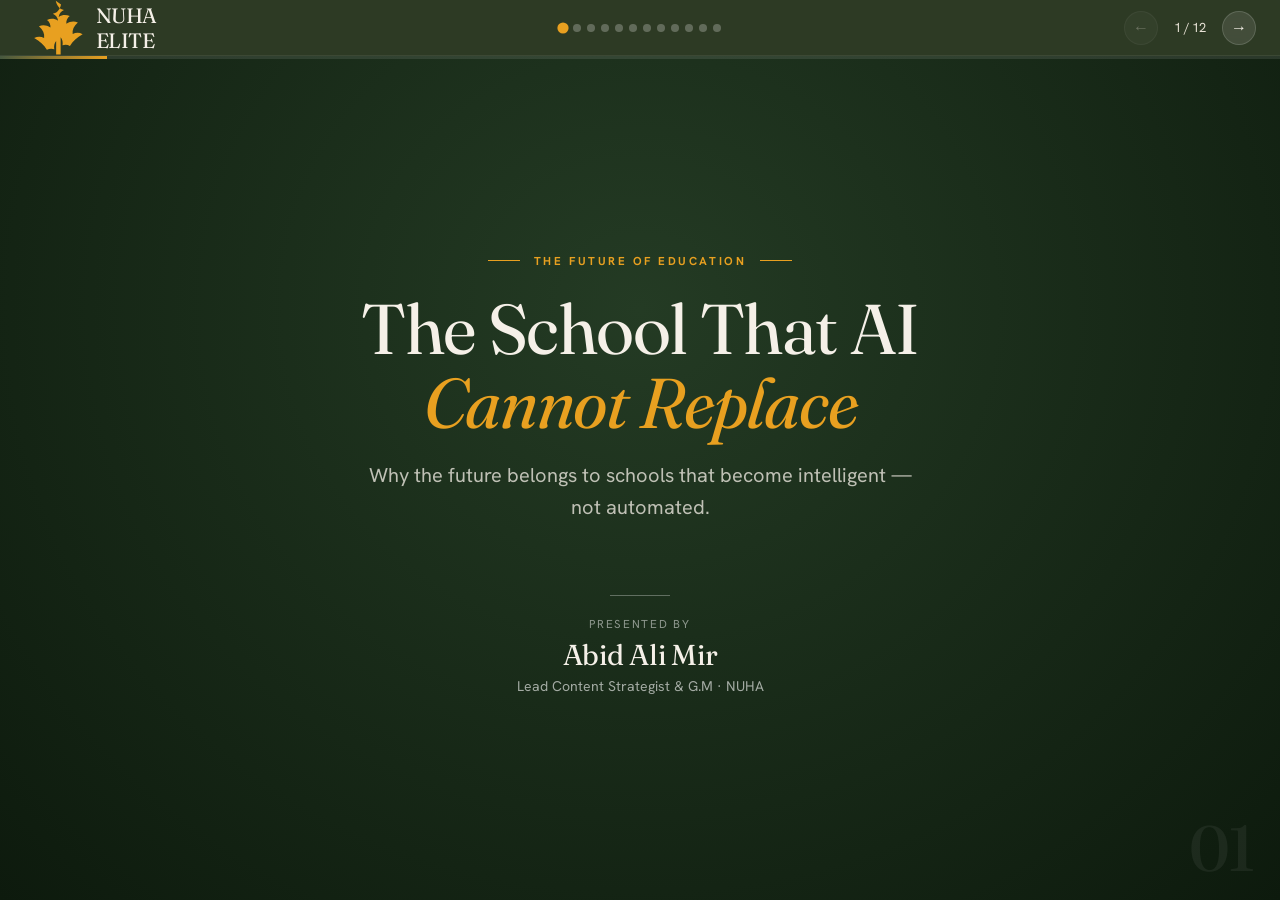
==== elite/index.html @ 5238b6ba "feat: create /elite slide presentation with premium Srinagar-inspired theme and responsive layouts -" ====
<!DOCTYPE html>
<html lang="en">

<head>
  <meta charset="UTF-8" />
  <meta name="viewport" content="width=device-width, initial-scale=1.0" />
  <title>The Future of Education — NUHA Elite Presentation</title>
  <meta name="description"
    content="Why the future belongs to schools that become intelligent — not automated. A premium presentation by Abid Ali Mir." />
  <link rel="preconnect" href="https://fonts.googleapis.com" />
  <link rel="preconnect" href="https://fonts.gstatic.com" crossorigin />
  <link
    href="https://fonts.googleapis.com/css2?family=Fraunces:ital,opsz,wght@0,9..144,300;0,9..144,400;0,9..144,500;0,9..144,600;1,9..144,300;1,9..144,400;1,9..144,500&family=Hanken+Grotesk:wght@300;400;500;600;700&display=swap"
    rel="stylesheet" />
  <link rel="stylesheet" href="style.css" />
</head>

<body>

  <!-- Navigation -->
  <nav id="main-nav">
    <a href="#" class="nav-logo" onclick="goToSlide(1); return false;">
      <svg viewBox="0 0 48 48" fill="currentColor" aria-hidden="true">
        <path
          d="M24 3.5c.9 4 3 6.4 6.2 7-2.3 1.1-3.6 2.8-4 5.3 2.7-1.7 5.5-1.9 8.4-.6-1.9 1.5-2.8 3.4-2.6 5.8 2.9-1.9 5.8-2.2 8.7-1-3 2.7-4.4 5.6-3.9 8.8 2.5-1.3 5-1.3 7.5.1-4.2 2.3-7.4 5.2-9.6 8.9-1.7-1-3.6-1.2-5.6-.5.4-2.3 0-4.4-1.4-6.2v13.1h-3.4V34c-1.4 1.8-1.8 3.9-1.4 6.2-2-.7-3.9-.5-5.6.5-2.2-3.7-5.4-6.6-9.6-8.9 2.5-1.4 5-1.4 7.5-.1.5-3.2-.9-6.1-3.9-8.8 2.9-1.2 5.8-.9 8.7 1 .2-2.4-.7-4.3-2.6-5.8 2.9-1.3 5.7-1.1 8.4.6-.4-2.5-1.7-4.2-4-5.3 3.2-.6 5.3-3 6.2-7Z" />
      </svg>
      NUHA ELITE
    </a>
    <div class="nav-dots-wrap" id="nav-dots"></div>
    <div class="nav-actions">
      <button id="prev-btn" onclick="changeSlide(-1)" aria-label="Previous">&#8592;</button>
      <span id="slide-counter">1 / 12</span>
      <button id="next-btn" onclick="changeSlide(1)" aria-label="Next">&#8594;</button>
    </div>
  </nav>

  <!-- Progress Bar -->
  <div id="progress-bar">
    <div id="progress-fill"></div>
  </div>

  <!-- SLIDES CONTAINER -->
  <main id="slides-container">

    <!-- SLIDE 1: HERO / TITLE -->
    <section class="slide active" id="slide-1" data-slide="1">
      <div class="slide-bg-overlay"></div>
      <div class="slide-content center-content">
        <div class="badge animate-in d1">
          <span class="badge-line"></span>The Future of Education<span class="badge-line"></span>
        </div>
        <h1 class="headline-xl animate-in d2">
          The School That AI<br /><em>Cannot Replace</em>
        </h1>
        <p class="subline animate-in d3">
          Why the future belongs to schools that become intelligent — not automated.
        </p>
        <div class="presenter-box animate-in d4">
          <div class="presenter-divider"></div>
          <p class="p-label">Presented by</p>
          <p class="p-name">Abid Ali Mir</p>
          <p class="p-role">Lead Content Strategist &amp; G.M · NUHA</p>
        </div>
      </div>
      <div class="slide-num">01</div>
    </section>

    <!-- SLIDE 2: THE STATUS QUO -->
    <section class="slide slide-deodar" id="slide-2" data-slide="2">
      <div class="slide-content left-content">
        <div class="eyebrow animate-in d1">The Digital Dilemma</div>
        <h2 class="headline-lg animate-in d2">Technology has transformed<br /><em>almost every industry.</em></h2>
        <p class="normal-desc animate-in d3">
          Schools are no exception. Yet, despite significant investment in digital systems, many schools still operate with information distributed across ERP modules, spreadsheets, paper records, messaging platforms, individual devices, and departmental databases.
        </p>
        <div class="callout-card animate-in d4">
          <p class="callout-title">The Critical Inquiry</p>
          <p class="callout-text">"The school may be digital. <span class="highlight-saffron">But is it intelligent?</span>"</p>
          <p class="callout-sub">That is the question we believe school leaders should be asking today.</p>
        </div>
      </div>
      <div class="slide-num">02</div>
    </section>

    <!-- SLIDE 3: DIGITISATION IS NOT ENOUGH -->
    <section class="slide slide-wool" id="slide-3" data-slide="3">
      <div class="slide-content center-content">
        <div class="eyebrow eyebrow-dk animate-in d1">The Problem Is No Longer Digitisation</div>
        <h2 class="headline-lg headline-dk animate-in d2">For years, the objective was simple:</h2>

        <div class="digitise-grid animate-in d3">
          <div class="digitise-item">
            <span class="digitise-check">✓</span>
            <span class="digitise-label">Move admissions online</span>
          </div>
          <div class="digitise-item">
            <span class="digitise-check">✓</span>
            <span class="digitise-label">Digitise attendance</span>
          </div>
          <div class="digitise-item">
            <span class="digitise-check">✓</span>
            <span class="digitise-label">Automate fees</span>
          </div>
          <div class="digitise-item">
            <span class="digitise-check">✓</span>
            <span class="digitise-label">Publish report cards</span>
          </div>
          <div class="digitise-item">
            <span class="digitise-check">✓</span>
            <span class="digitise-label">Send notifications</span>
          </div>
          <div class="digitise-item">
            <span class="digitise-check">✓</span>
            <span class="digitise-label">Manage examinations digitally</span>
          </div>
        </div>

        <p class="text-note animate-in d4">
          ERP systems have helped schools accomplish much of this.
        </p>
      </div>
      <div class="slide-num slide-num-dk">03</div>
    </section>

    <!-- SLIDE 4: THE CHASM -->
    <section class="slide slide-deodar" id="slide-4" data-slide="4">
      <div class="slide-content left-content">
        <div class="eyebrow animate-in d1">The Digital Illusion</div>
        <h2 class="headline-lg animate-in d2">But digitising a process does not necessarily<br /><em>make the institution smarter.</em></h2>

        <div class="chasm-split animate-in d3">
          <div class="chasm-left">
            <p>A school can have an excellent ERP and still struggle with:</p>
            <ul class="bullet-list-rust">
              <li>Fragmented information &amp; disconnected departments</li>
              <li>Manual decision-making &amp; duplicated data</li>
              <li>Paper dependency &amp; limited visibility into daily events</li>
            </ul>
          </div>
          <div class="chasm-right">
            <p class="alert-box">
              🚨 <strong>Vulnerability Warning:</strong> When critical information is dependent on individual devices, physical records, or disconnected systems, the school remains vulnerable to operational and data loss.
            </p>
          </div>
        </div>

        <div class="highlight-bar-rust animate-in d4">
          The next stage of digital transformation therefore cannot simply be more software. <span class="highlight-saffron">It has to be better intelligence.</span>
        </div>
      </div>
      <div class="slide-num">04</div>
    </section>

    <!-- SLIDE 5: BEYOND ERP -->
    <section class="slide slide-warm" id="slide-5" data-slide="5">
      <div class="slide-content split-content">
        <div class="split-l animate-in d1">
          <div class="eyebrow eyebrow-dk">What Comes After ERP?</div>
          <h2 class="headline-lg headline-dk">Moving Beyond the traditional ERP model</h2>
          <p class="normal-desc-dk">
            The next generation of school technology should not be about replacing one ERP with another. An intelligent School Operating System should connect the entire institution as one connected ecosystem.
          </p>
          <div class="ecosystem-box">
            <span class="eco-badge">Leadership</span>
            <span class="eco-badge">Administration</span>
            <span class="eco-badge">Teachers</span>
            <span class="eco-badge">Students</span>
            <span class="eco-badge">Parents</span>
            <span class="eco-badge">Operations</span>
            <span class="eco-badge">Data</span>
            <span class="eco-badge">AI</span>
          </div>
        </div>
        <div class="split-r animate-in d2">
          <div class="quote-card-wool">
            <p class="quote-text-deodar">
              "Because a school is not a collection of departments. It is a living institution where thousands of decisions, interactions, observations, and experiences happen every day. Technology should understand that complexity."
            </p>
          </div>
        </div>
      </div>
      <div class="slide-num slide-num-dk">05</div>
    </section>

    <!-- SLIDE 6: AUTOMATION VS INTELLIGENCE -->
    <section class="slide slide-deodar" id="slide-6" data-slide="6">
      <div class="slide-content center-content">
        <div class="eyebrow animate-in d1">The Real Distinction</div>
        <h2 class="headline-lg animate-in d2">Automation Is Not <em>Intelligence</em></h2>

        <div class="comparison-grid animate-in d3">
          <div class="comp-col comp-left">
            <div class="comp-header">⚙️ Automation asks:</div>
            <div class="comp-body">
              <p class="comp-question">“How can we make this process happen automatically?”</p>
              <div class="comp-divider"></div>
              <p class="comp-example">A system automatically generates an attendance report.</p>
            </div>
          </div>
          <div class="comp-col comp-right">
            <div class="comp-header">✨ Intelligence asks:</div>
            <div class="comp-body">
              <p class="comp-question">“Why is this happening, what does it mean, and what should we do next?”</p>
              <div class="comp-divider"></div>
              <p class="comp-example highlight-example">Identify meaningful patterns in attendance and connect them with other relevant signals that require attention.</p>
            </div>
          </div>
        </div>

        <div class="deep-questions-box animate-in d4">
          <p class="dq-intro">Putting “AI” on a school management platform does not make the platform intelligent. The real question is: <strong>What does the system understand?</strong></p>
          <div class="dq-grid">
            <span>Does it understand the teacher?</span>
            <span>Does it understand the parent?</span>
            <span>Does it understand the student?</span>
            <span>Does it understand the institution?</span>
            <span>Does it understand context?</span>
          </div>
          <p class="dq-outro">Can it help people make better decisions while keeping human judgement at the centre?</p>
        </div>
      </div>
      <div class="slide-num">06</div>
    </section>

    <!-- SLIDE 7: A STUDENT IS MORE THAN A REPORT CARD -->
    <section class="slide slide-wool" id="slide-7" data-slide="7">
      <div class="slide-content" style="overflow-y:auto; max-height:100vh; padding: 25px 40px;">
        <div class="eyebrow eyebrow-dk animate-in d1">The Rich Story of Development</div>
        <h2 class="headline-lg headline-dk animate-in d2">A Student Is More Than <em>a Report Card</em></h2>

        <div class="dashboard-vs-intelligence animate-in d3">
          <div class="dvi-block block-old">
            <h3>📊 Traditional Dashboard</h3>
            <p>Tells us what has already happened:</p>
            <div class="dvi-chips">
              <span>Attendance</span>
              <span>Marks</span>
              <span>Fees</span>
              <span>Examinations</span>
              <span>Discipline</span>
            </div>
          </div>
          <div class="dvi-block block-new">
            <h3>🌱 Holistic Development Signals</h3>
            <p>Collectively tell a much richer story:</p>
            <div class="dvi-chips-new">
              <span>Learning outcomes</span>
              <span>Participation</span>
              <span>Projects</span>
              <span>Classroom observations</span>
              <span>Interests</span>
              <span>Behaviour</span>
              <span>Attendance patterns</span>
              <span>Activities</span>
              <span>Achievements</span>
              <span>Interventions</span>
              <span>Teacher feedback</span>
            </div>
          </div>
        </div>

        <div class="scenarios-container animate-in d4">
          <div class="scenario-item">
            <span class="sc-icon">⚠️</span>
            <p>A student may be performing well academically while becoming increasingly disengaged.</p>
          </div>
          <div class="scenario-item">
            <span class="sc-icon">💡</span>
            <p>Another may have average marks but demonstrate exceptional leadership, creativity, or problem-solving.</p>
          </div>
          <div class="scenario-item">
            <span class="sc-icon">🔄</span>
            <p>Another may suddenly show changes in attendance, participation, or classroom behaviour.</p>
          </div>
        </div>

        <div class="intel-summary animate-in d5">
          <p><strong>Intelligence begins</strong> when the institution can understand the relationship between these signals. The goal is not to predict a child's future with certainty. The goal is to give educators better context, earlier visibility, and better tools for human intervention.</p>
        </div>
      </div>
      <div class="slide-num slide-num-dk">07</div>
    </section>

    <!-- SLIDE 8: A PRINCIPAL CANNOT BE EVERYWHERE -->
    <section class="slide slide-deodar" id="slide-8" data-slide="8">
      <div class="slide-content split-content">
        <div class="split-l animate-in d1">
          <div class="eyebrow">Connected View of the School</div>
          <h2 class="headline-lg">A Principal<br /><em>Cannot Be Everywhere</em></h2>
          <p class="normal-desc">
            A school may have 2,000 students. Or 10,000. No Principal, teacher, counsellor, or administrator can physically observe every student, every interaction, every day.
          </p>
          <div class="strengthen-box">
            <span class="str-icon">✨</span>
            <p>But an intelligent institutional system can provide leadership with a connected view of what is happening across the school. Not to replace human presence. <strong>To strengthen it.</strong></p>
          </div>
        </div>
        <div class="split-r animate-in d2">
          <div class="attention-ladder">
            <div class="ladder-step l3">
              <span class="step-badge-saffron">Future Focus</span>
              <p class="step-headline">“What deserves our attention next?”</p>
            </div>
            <div class="ladder-arrow">↑</div>
            <div class="ladder-step l2">
              <span class="step-badge-wool">Present Focus</span>
              <p class="step-headline">“What is happening?”</p>
            </div>
            <div class="ladder-arrow">↑</div>
            <div class="ladder-step l1">
              <span class="step-badge-rust">Past Focus</span>
              <p class="step-headline">“What happened?”</p>
            </div>
          </div>
          <p class="ladder-caption">Moving your leadership from retrospective reports to proactive intelligence.</p>
        </div>
      </div>
      <div class="slide-num">08</div>
    </section>

    <!-- SLIDE 9: THE PARENT EXPERIENCE MATTERS -->
    <section class="slide slide-warm" id="slide-9" data-slide="9">
      <div class="slide-content left-content" style="overflow-y:auto; max-height:100vh; padding: 25px 40px;">
        <div class="eyebrow eyebrow-dk animate-in d1">Dignified Interactions</div>
        <h2 class="headline-lg headline-dk animate-in d2">The Parent Experience <em>Matters</em></h2>

        <div class="parent-compare animate-in d3">
          <div class="p-comp-card">
            <h3>📱 The Digital World Outside</h3>
            <p>Parents book flights from their phones, track deliveries in real time, communicate instantly, and receive personalised services everywhere. Their expectations from institutions are changing too.</p>
          </div>
          <div class="p-comp-card p-red">
            <h3>📄 The School-Parent Reality</h3>
            <p>Yet the school-parent experience can still involve paper forms, phone calls, fragmented communication, waiting, repeated information, and uncertainty.</p>
          </div>
        </div>

        <div class="future-questions-grid animate-in d4">
          <div class="fq-intro-text">
            <p>A future-ready school must ask itself five simple questions about parent touchpoints:</p>
          </div>
          <div class="fq-box">
            <div class="fq-item"><span>1</span> Is the experience simple?</div>
            <div class="fq-item"><span>2</span> Is it transparent?</div>
            <div class="fq-item"><span>3</span> Is it responsive?</div>
            <div class="fq-item"><span>4</span> Is it secure?</div>
            <div class="fq-item highlight-fq"><span>5</span> Does it feel dignified?</div>
          </div>
        </div>

        <div class="parent-takeaway animate-in d5">
          <p>"Technology should not make parents feel that they are interacting with a machine. It should make the institution feel more accessible, responsive and thoughtful."</p>
        </div>
      </div>
      <div class="slide-num slide-num-dk">09</div>
    </section>

    <!-- SLIDE 10: WHAT DOES A TRULY SAFE CAMPUS LOOK LIKE? -->
    <section class="slide slide-deodar" id="slide-10" data-slide="10">
      <div class="slide-content" style="overflow-y:auto; max-height:100vh; padding: 25px 40px;">
        <div class="eyebrow animate-in d1">Beyond Administration</div>
        <h2 class="headline-lg animate-in d2">What Does a Truly Safe Campus <em>Look Like?</em></h2>

        <div class="safety-grid animate-in d3">
          <div class="safety-card">
            <div class="safety-header">🩺 Scenario A: The Infirmary</div>
            <div class="safety-body">
              <p class="scen-text">A child suddenly becomes unwell.</p>
              <ul class="scen-list">
                <li>What information is immediately available to the medical staff?</li>
                <li>What relevant health information has the school recorded?</li>
                <li>Who needs to be informed, and how quickly can appropriate people respond?</li>
              </ul>
            </div>
          </div>

          <div class="safety-card">
            <div class="safety-header">🚪 Scenario B: The School Gate</div>
            <div class="safety-body">
              <p class="scen-text">A parent arrives at the school.</p>
              <ul class="scen-list">
                <li>How is their identity and purpose understood?</li>
                <li>How are authorised people notified seamlessly?</li>
                <li>How is data processed without compromising dignity?</li>
              </ul>
            </div>
          </div>
        </div>

        <div class="safety-quote animate-in d4">
          <p>
            "These are not merely software features. They are part of the school's responsibility towards children and families. Technology should support that responsibility without compromising privacy, dignity or human judgement."
          </p>
        </div>
      </div>
      <div class="slide-num">10</div>
    </section>

    <!-- SLIDE 11: INTELLIGENCE MUST COME WITH RESPONSIBILITY -->
    <section class="slide slide-wool" id="slide-11" data-slide="11">
      <div class="slide-content" style="overflow-y:auto; max-height:100vh; padding: 25px 40px;">
        <div class="eyebrow eyebrow-dk animate-in d1">Ethics and Trust</div>
        <h2 class="headline-lg headline-dk animate-in d2">Intelligence Must Come <em>With Responsibility</em></h2>
        <p class="normal-desc-dk animate-in d3">
          AI in education cannot simply mean giving algorithms access to more student data. The more intelligent the system becomes, the more important responsible architecture becomes.
        </p>

        <div class="governance-grid animate-in d4">
          <div class="gov-card">
            <span class="gov-num">01</span>
            <span class="gov-title">Ownership &amp; Access</span>
            <p class="gov-desc">Who owns the data, and who can access it?</p>
          </div>
          <div class="gov-card">
            <span class="gov-num">02</span>
            <span class="gov-title">Data Protection</span>
            <p class="gov-desc">How is student information protected, and where is it stored?</p>
          </div>
          <div class="gov-card">
            <span class="gov-num">03</span>
            <span class="gov-title">AI Governance</span>
            <p class="gov-desc">How is AI used? When should AI assist, and when must a human decide?</p>
          </div>
          <div class="gov-card">
            <span class="gov-num">04</span>
            <span class="gov-title">Trust &amp; Decisions</span>
            <p class="gov-desc">How are sensitive decisions governed? Can the institution trust the system?</p>
          </div>
        </div>

        <div class="responsibility-bar animate-in d5">
          <p class="resp-text">
            An intelligent school is not one that gives every decision to AI. <strong>It is one that knows where AI should assist and where human judgement must remain supreme.</strong>
          </p>
        </div>
      </div>
      <div class="slide-num slide-num-dk">11</div>
    </section>

    <!-- SLIDE 12: THE NEXT THREE YEARS MATTER / THE FUTURE-READY SCHOOL -->
    <section class="slide slide-deodar" id="slide-12" data-slide="12">
      <div class="slide-content center-content" style="overflow-y:auto; max-height:100vh; padding: 20px 40px;">
        <div class="eyebrow animate-in d1">The Road Ahead</div>
        <h2 class="headline-lg animate-in d2">The Next Three Years <em>Matter</em></h2>

        <p class="vision-intro animate-in d3">
          Every school has a vision: to improve learning outcomes, strengthen parent engagement, build a stronger brand, improve student wellbeing, expand, or become a future-ready institution.
        </p>

        <div class="questions-flow animate-in d4">
          <p class="qf-header">What technology is helping turn that vision into measurable outcomes?</p>
          <div class="qf-versus">
            <div class="qfv-col">
              <span class="qfv-label">Not:</span>
              <p class="qfv-text">“Which ERP are we using?”</p>
            </div>
            <div class="qfv-center">vs</div>
            <div class="qfv-col qfv-highlight">
              <span class="qfv-label">But:</span>
              <p class="qfv-text">“What are we still unable to see, understand, or solve?”</p>
            </div>
          </div>
          <div class="qf-bullets">
            <span>Where is info trapped?</span>
            <span>What depends on manual work?</span>
            <span>What do parents expect?</span>
            <span>What does leadership need to know early?</span>
            <span>What will we need 3 years from now?</span>
          </div>
        </div>

        <div class="transformation-journey animate-in d5">
          <p class="tj-title">The Real Transition</p>
          <div class="tj-flow">
            <span class="tj-step">Data</span>
            <span class="tj-arrow">→</span>
            <span class="tj-step">Understanding</span>
            <span class="tj-arrow">→</span>
            <span class="tj-step">Intelligence</span>
            <span class="tj-arrow">→</span>
            <span class="tj-step-highlight">Better Decisions</span>
          </div>
          <p class="tj-footer">
            "Because the purpose of technology in education should never be technology itself. It should be to help schools understand their students better, support their teachers better, engage their parents better, operate more responsibly, and make better decisions."
          </p>
          <p class="tj-final-question">
            The question is no longer whether a school should become digital. The question is whether it is ready to become intelligent.
          </p>
        </div>
      </div>
      <div class="slide-num">12</div>
    </section>

  </main>

  <script src="script.js"></script>
</body>

</html>
---- elite/style.css ----
/* =============================================
   NUHAOS ELITE PRESENTATION — style.css
   Color Palette: Deodar green, Walnut brown,
   Wool cream, Saffron gold, Rust orange
   ============================================= */

:root {
  --deodar: #46583f;
  --deodar-deep: #2c3d27;
  --deodar-light: #5d7354;
  --walnut: #3a2c1a;
  --walnut-soft: #6f6350;
  --wool: #f5f0e8;
  --wool-panel: #faf7f1;
  --wool-deep: #e8e2d6;
  --saffron: #e8a020;
  --saffron-ink: #7a5010;
  --saffron-light: #f5c055;
  --rust: #c0522a;
  --pistachio: #8ab87e;
  --hairline: rgba(58, 44, 26, .12);

  --font-display: 'Fraunces', Georgia, serif;
  --font-body: 'Hanken Grotesk', system-ui, sans-serif;

  --slide-h: 100svh;
  --nav-h: 56px;
  --transition: 0.65s cubic-bezier(.4, 0, .2, 1);
}

*,
*::before,
*::after {
  box-sizing: border-box;
  margin: 0;
  padding: 0;
}

html {
  font-size: 16px;
  scroll-behavior: smooth;
}

body {
  font-family: var(--font-body);
  background: var(--walnut);
  color: var(--wool);
  overflow: hidden;
  height: 100vh;
  -webkit-font-smoothing: antialiased;
}

/* ======================== NAV ======================== */
#main-nav {
  position: fixed;
  top: 0;
  left: 0;
  right: 0;
  z-index: 1000;
  height: var(--nav-h);
  display: flex;
  align-items: center;
  justify-content: space-between;
  padding: 0 24px;
  background: rgba(44, 61, 39, .88);
  backdrop-filter: blur(16px) saturate(1.4);
  border-bottom: 1px solid rgba(255, 255, 255, .07);
}

.nav-logo {
  display: flex;
  align-items: center;
  gap: 8px;
  font-family: var(--font-display);
  font-size: 1.3rem;
  color: var(--wool);
  text-decoration: none;
  letter-spacing: -0.02em;
}

.nav-logo svg {
  color: var(--saffron);
}

.nav-dots-wrap {
  display: flex;
  align-items: center;
  gap: 6px;
  flex-wrap: wrap;
  justify-content: center;
  max-width: 400px;
}

.nav-dot {
  width: 8px;
  height: 8px;
  border-radius: 50%;
  background: rgba(255, 255, 255, .25);
  cursor: pointer;
  border: none;
  transition: all 0.3s ease;
}

.nav-dot.active {
  background: var(--saffron);
  transform: scale(1.4);
}

.nav-dot:hover {
  background: rgba(255, 255, 255, .6);
}

.nav-actions {
  display: flex;
  align-items: center;
  gap: 12px;
  font-size: 0.85rem;
}

#prev-btn,
#next-btn {
  background: rgba(255, 255, 255, .1);
  border: 1px solid rgba(255, 255, 255, .15);
  color: var(--wool);
  width: 34px;
  height: 34px;
  border-radius: 50%;
  cursor: pointer;
  font-size: 1rem;
  transition: all .2s;
  display: flex;
  align-items: center;
  justify-content: center;
}

#prev-btn:hover,
#next-btn:hover {
  background: rgba(255, 255, 255, .2);
  transform: scale(1.05);
}

#slide-counter {
  color: var(--wool-deep);
  font-size: 0.82rem;
  min-width: 40px;
  text-align: center;
}

/* ======================== PROGRESS BAR ======================== */
#progress-bar {
  position: fixed;
  top: var(--nav-h);
  left: 0;
  right: 0;
  height: 3px;
  background: rgba(255, 255, 255, .1);
  z-index: 999;
}

#progress-fill {
  height: 100%;
  background: linear-gradient(90deg, var(--deodar), var(--saffron));
  transition: width 0.5s ease;
  width: 5%;
}

/* ======================== SLIDES ======================== */
#slides-container {
  position: fixed;
  top: var(--nav-h);
  left: 0;
  right: 0;
  bottom: 0;
  overflow: hidden;
}

.slide {
  position: absolute;
  inset: 0;
  display: flex;
  align-items: center;
  justify-content: center;
  opacity: 0;
  pointer-events: none;
  transform: translateX(60px) scale(.97);
  transition: opacity var(--transition), transform var(--transition);
  overflow: hidden;
}

.slide.active {
  opacity: 1;
  pointer-events: all;
  transform: translateX(0) scale(1);
}

.slide.prev {
  transform: translateX(-60px) scale(.97);
  opacity: 0;
}

/* Slide backgrounds & overlays */
.slide-bg-overlay {
  position: absolute;
  inset: 0;
  background: radial-gradient(ellipse at 50% 30%, #243b24 0%, #0d1a0d 100%);
}

/* Slide variants */
.slide-wool {
  background: var(--wool);
  color: var(--walnut);
}

.slide-deodar {
  background: linear-gradient(135deg, var(--deodar-deep) 0%, #1e3018 100%);
}

.slide-warm {
  background: linear-gradient(135deg, #f7f2e8 0%, #ede8d8 100%);
  color: var(--walnut);
}

/* Slide content */
.slide-content {
  position: relative;
  z-index: 2;
  width: 100%;
  max-width: 1200px;
  padding: 40px 60px;
}

.center-content {
  text-align: center;
}

.left-content {
  text-align: left;
}

.right-content {
  text-align: right;
  margin-left: auto;
}

.split-content {
  display: flex;
  gap: 60px;
  align-items: center;
  text-align: left;
}

/* Slide number */
.slide-num {
  position: absolute;
  bottom: 20px;
  right: 28px;
  font-family: var(--font-display);
  font-size: 4rem;
  font-weight: 500;
  color: rgba(255, 255, 255, .06);
  letter-spacing: -0.04em;
  line-height: 1;
  pointer-events: none;
}

.slide-num-dk {
  color: rgba(58, 44, 26, .08);
}

/* ======================== TYPOGRAPHY ======================== */
.eyebrow {
  display: inline-flex;
  align-items: center;
  gap: 12px;
  font-size: 0.7rem;
  font-weight: 700;
  letter-spacing: 0.2em;
  text-transform: uppercase;
  color: var(--saffron);
  margin-bottom: 1rem;
}

.eyebrow::before,
.eyebrow::after {
  content: '';
  display: block;
  width: 24px;
  height: 1px;
  background: var(--saffron);
}

.eyebrow-dk {
  color: var(--saffron-ink);
}

.eyebrow-dk::before,
.eyebrow-dk::after {
  background: var(--saffron-ink);
}

.headline-xl {
  font-family: var(--font-display);
  font-size: clamp(2.8rem, 5.5vw, 5.5rem);
  font-weight: 400;
  line-height: 1.05;
  letter-spacing: -0.02em;
  color: var(--wool);
  margin-bottom: 1.2rem;
}

.headline-xl em {
  font-style: italic;
  color: var(--saffron);
}

.headline-lg {
  font-family: var(--font-display);
  font-size: clamp(2rem, 3.5vw, 3.2rem);
  font-weight: 400;
  line-height: 1.08;
  letter-spacing: -0.018em;
  color: var(--wool);
  margin-bottom: 1.5rem;
}

.headline-lg.headline-dk {
  color: var(--walnut);
}

.headline-lg em {
  font-style: italic;
  color: var(--saffron);
}

.headline-dk em {
  color: var(--deodar-deep);
}

.subline {
  font-size: clamp(1rem, 1.8vw, 1.25rem);
  color: rgba(245, 240, 232, .75);
  max-width: 52ch;
  margin: 0 auto 2rem;
  line-height: 1.6;
}

/* ======================== ANIMATIONS ======================== */
.animate-in {
  opacity: 0;
  transform: translateY(20px);
  transition: opacity .5s ease, transform .5s ease;
}

.slide.active .animate-in {
  opacity: 1;
  transform: translateY(0);
}

.slide.active .d1 {
  transition-delay: 0.15s;
}

.slide.active .d2 {
  transition-delay: 0.3s;
}

.slide.active .d3 {
  transition-delay: 0.45s;
}

.slide.active .d4 {
  transition-delay: 0.6s;
}

.slide.active .d5 {
  transition-delay: 0.75s;
}

/* ======================== SLIDE 1 ======================== */
.badge {
  display: inline-flex;
  align-items: center;
  gap: 14px;
  font-size: 0.72rem;
  font-weight: 700;
  letter-spacing: 0.22em;
  text-transform: uppercase;
  color: var(--saffron);
  margin-bottom: 1.5rem;
}

.badge-line {
  display: block;
  width: 32px;
  height: 1px;
  background: var(--saffron);
}

.presenter-box {
  margin-top: 2.5rem;
  display: inline-block;
}

.presenter-divider {
  width: 60px;
  height: 1px;
  background: rgba(255, 255, 255, .3);
  margin: 0 auto 1.2rem;
}

.p-label {
  font-size: 0.72rem;
  text-transform: uppercase;
  letter-spacing: 0.15em;
  color: rgba(255, 255, 255, .5);
  margin-bottom: 0.4rem;
}

.p-name {
  font-family: var(--font-display);
  font-size: 1.8rem;
  font-weight: 400;
  color: var(--wool);
  letter-spacing: -0.01em;
}

.p-role {
  font-size: 0.88rem;
  color: rgba(255, 255, 255, .6);
  margin-top: 0.3rem;
  margin-bottom: 1rem;
}

/* ======================== SLIDE 2 ======================== */
.normal-desc {
  font-size: 1.1rem;
  line-height: 1.7;
  color: rgba(245, 240, 232, .85);
  max-width: 72ch;
  margin-bottom: 2rem;
}

.callout-card {
  background: rgba(232, 160, 32, .1);
  border: 1px solid var(--saffron);
  border-radius: 16px;
  padding: 24px 30px;
  max-width: 680px;
}

.callout-title {
  font-size: 0.72rem;
  font-weight: 700;
  letter-spacing: 0.15em;
  text-transform: uppercase;
  color: var(--saffron);
  margin-bottom: 0.5rem;
}

.callout-text {
  font-family: var(--font-display);
  font-size: 1.6rem;
  line-height: 1.3;
  margin-bottom: 0.5rem;
}

.highlight-saffron {
  color: var(--saffron);
  font-style: italic;
}

.callout-sub {
  font-size: 0.9rem;
  color: rgba(245, 240, 232, .65);
}

/* ======================== SLIDE 3 ======================== */
.digitise-grid {
  display: grid;
  grid-template-columns: repeat(3, 1fr);
  gap: 16px;
  max-width: 900px;
  margin: 2rem auto;
}

.digitise-item {
  background: rgba(58, 44, 26, .05);
  border: 1px solid rgba(58, 44, 26, .12);
  border-radius: 16px;
  padding: 20px;
  display: flex;
  align-items: center;
  gap: 12px;
  text-align: left;
  transition: all .3s ease;
}

.digitise-item:hover {
  background: rgba(70, 88, 63, .08);
  transform: translateY(-4px);
}

.digitise-check {
  font-weight: bold;
  color: var(--deodar);
  font-size: 1.2rem;
}

.digitise-label {
  font-size: 0.95rem;
  font-weight: 600;
  color: var(--walnut-soft);
}

.text-note {
  font-family: var(--font-display);
  font-size: 1.25rem;
  font-style: italic;
  color: var(--walnut);
  margin-top: 2rem;
}

/* ======================== SLIDE 4 ======================== */
.chasm-split {
  display: flex;
  gap: 40px;
  margin: 1.5rem 0;
}

.chasm-left {
  flex: 1.2;
}

.chasm-left p {
  font-size: 1.1rem;
  margin-bottom: 12px;
  font-weight: 500;
}

.bullet-list-rust {
  list-style: none;
}

.bullet-list-rust li {
  font-size: 0.95rem;
  padding: 8px 0 8px 24px;
  position: relative;
  color: rgba(245, 240, 232, .8);
}

.bullet-list-rust li::before {
  content: '✦';
  position: absolute;
  left: 0;
  color: var(--rust);
}

.chasm-right {
  flex: 0.8;
}

.alert-box {
  background: rgba(192, 82, 42, .12);
  border: 1px solid rgba(192, 82, 42, .4);
  border-radius: 16px;
  padding: 22px;
  font-size: 0.95rem;
  line-height: 1.6;
}

.highlight-bar-rust {
  background: rgba(192, 82, 42, .1);
  border-left: 4px solid var(--rust);
  padding: 16px 20px;
  border-radius: 0 12px 12px 0;
  font-size: 1.1rem;
  font-weight: 500;
  margin-top: 1.5rem;
}

/* ======================== SLIDE 5 ======================== */
.split-l {
  flex: 1.2;
}

.split-r {
  flex: 0.8;
}

.normal-desc-dk {
  font-size: 1.05rem;
  line-height: 1.65;
  color: var(--walnut-soft);
  margin: 1rem 0 1.5rem;
}

.ecosystem-box {
  display: flex;
  flex-wrap: wrap;
  gap: 10px;
}

.eco-badge {
  background: var(--deodar);
  color: var(--wool);
  border-radius: 50px;
  padding: 6px 14px;
  font-size: 0.8rem;
  font-weight: 600;
}

.quote-card-wool {
  background: var(--wool-panel);
  border: 1px solid var(--hairline);
  border-radius: 24px;
  padding: 30px;
  box-shadow: 0 20px 40px rgba(58, 44, 26, .08);
}

.quote-text-deodar {
  font-family: var(--font-display);
  font-size: 1.25rem;
  line-height: 1.6;
  font-style: italic;
  color: var(--deodar-deep);
}

/* ======================== SLIDE 6 ======================== */
.comparison-grid {
  display: flex;
  gap: 24px;
  max-width: 900px;
  margin: 1.5rem auto;
}

.comp-col {
  flex: 1;
  background: rgba(255, 255, 255, .05);
  border: 1px solid rgba(255, 255, 255, .12);
  border-radius: 20px;
  overflow: hidden;
  text-align: left;
}

.comp-left {
  border-color: rgba(255, 255, 255, .15);
}

.comp-right {
  border-color: var(--saffron);
  background: rgba(232, 160, 32, .05);
}

.comp-header {
  background: rgba(255, 255, 255, .08);
  padding: 14px 20px;
  font-weight: bold;
  font-size: 1rem;
}

.comp-right .comp-header {
  background: rgba(232, 160, 32, .12);
  color: var(--saffron);
}

.comp-body {
  padding: 20px;
}

.comp-question {
  font-size: 1.1rem;
  font-weight: 500;
  margin-bottom: 12px;
}

.comp-divider {
  height: 1px;
  background: rgba(255, 255, 255, .1);
  margin: 12px 0;
}

.comp-example {
  font-size: 0.9rem;
  color: rgba(245, 240, 232, .7);
  line-height: 1.5;
}

.highlight-example {
  color: var(--wool);
  font-weight: 500;
}

.deep-questions-box {
  background: rgba(255, 255, 255, .05);
  border: 1px solid rgba(255, 255, 255, .1);
  border-radius: 20px;
  max-width: 900px;
  margin: 2rem auto 0;
  padding: 24px;
  text-align: left;
}

.dq-intro {
  font-size: 1rem;
  margin-bottom: 16px;
  line-height: 1.6;
}

.dq-grid {
  display: flex;
  flex-wrap: wrap;
  gap: 10px;
  margin-bottom: 16px;
}

.dq-grid span {
  background: var(--deodar);
  border: 1px solid rgba(255, 255, 255, .15);
  border-radius: 50px;
  padding: 6px 14px;
  font-size: 0.85rem;
}

.dq-outro {
  font-style: italic;
  font-size: 0.95rem;
  color: var(--saffron);
  border-top: 1px solid rgba(255, 255, 255, .1);
  padding-top: 12px;
}

/* ======================== SLIDE 7 ======================== */
.dashboard-vs-intelligence {
  display: flex;
  gap: 20px;
  margin-top: 1rem;
}

.dvi-block {
  flex: 1;
  border-radius: 18px;
  padding: 20px;
}

.block-old {
  background: rgba(58, 44, 26, .05);
  border: 1px solid rgba(58, 44, 26, .12);
}

.block-old h3 {
  color: var(--rust);
  font-size: 1.1rem;
  margin-bottom: 10px;
}

.block-new {
  background: rgba(70, 88, 63, .08);
  border: 1px solid rgba(70, 88, 63, .3);
}

.block-new h3 {
  color: var(--deodar);
  font-size: 1.1rem;
  margin-bottom: 10px;
}

.dvi-chips,
.dvi-chips-new {
  display: flex;
  flex-wrap: wrap;
  gap: 8px;
  margin-top: 10px;
}

.dvi-chips span {
  background: rgba(58, 44, 26, .08);
  border-radius: 50px;
  padding: 5px 12px;
  font-size: 0.78rem;
  color: var(--walnut-soft);
}

.dvi-chips-new span {
  background: var(--deodar);
  color: var(--wool);
  border-radius: 50px;
  padding: 5px 12px;
  font-size: 0.78rem;
}

.scenarios-container {
  display: flex;
  flex-direction: column;
  gap: 10px;
  margin: 1.5rem 0;
}

.scenario-item {
  display: flex;
  align-items: center;
  gap: 12px;
  background: rgba(58, 44, 26, .03);
  border: 1px solid rgba(58, 44, 26, .08);
  padding: 12px 16px;
  border-radius: 12px;
}

.sc-icon {
  font-size: 1.2rem;
}

.scenario-item p {
  font-size: 0.88rem;
  color: var(--walnut);
}

.intel-summary {
  border-left: 3px solid var(--deodar);
  padding-left: 16px;
  margin-top: 1rem;
}

.intel-summary p {
  font-size: 0.92rem;
  line-height: 1.6;
  color: var(--walnut-soft);
}

/* ======================== SLIDE 8 ======================== */
.strengthen-box {
  background: rgba(255, 255, 255, .05);
  border: 1px solid rgba(255, 255, 255, .15);
  padding: 18px 22px;
  border-radius: 16px;
  margin-top: 1.5rem;
}

.str-icon {
  font-size: 1.5rem;
  margin-bottom: 6px;
  display: block;
}

.strengthen-box p {
  font-size: 0.95rem;
  line-height: 1.55;
  color: rgba(245, 240, 232, .85);
}

.attention-ladder {
  display: flex;
  flex-direction: column;
  align-items: center;
  gap: 10px;
  width: 100%;
}

.ladder-step {
  width: 100%;
  border-radius: 14px;
  padding: 16px 20px;
  text-align: center;
}

.l1 {
  background: rgba(192, 82, 42, .15);
  border: 1px solid rgba(192, 82, 42, .4);
}

.l2 {
  background: rgba(245, 240, 232, .08);
  border: 1px solid rgba(245, 240, 232, .2);
}

.l3 {
  background: rgba(232, 160, 32, .15);
  border: 1px solid rgba(232, 160, 32, .4);
}

.step-badge-rust,
.step-badge-wool,
.step-badge-saffron {
  font-size: 0.65rem;
  font-weight: bold;
  letter-spacing: 0.1em;
  text-transform: uppercase;
  padding: 3px 10px;
  border-radius: 50px;
  display: inline-block;
  margin-bottom: 6px;
}

.step-badge-rust {
  background: var(--rust);
  color: var(--wool);
}

.step-badge-wool {
  background: var(--wool);
  color: var(--walnut);
}

.step-badge-saffron {
  background: var(--saffron);
  color: var(--walnut);
}

.step-headline {
  font-family: var(--font-display);
  font-size: 1.1rem;
}

.ladder-arrow {
  font-size: 1rem;
  color: var(--saffron);
}

.ladder-caption {
  font-size: 0.8rem;
  text-align: center;
  color: rgba(245, 240, 232, .55);
  margin-top: 10px;
}

/* ======================== SLIDE 9 ======================== */
.parent-compare {
  display: flex;
  gap: 20px;
  margin-top: 1rem;
}

.p-comp-card {
  flex: 1;
  background: rgba(70, 88, 63, .05);
  border: 1px solid rgba(70, 88, 63, .2);
  border-radius: 18px;
  padding: 20px;
}

.p-comp-card h3 {
  color: var(--deodar);
  font-size: 1.1rem;
  margin-bottom: 10px;
}

.p-comp-card p {
  font-size: 0.9rem;
  line-height: 1.6;
  color: var(--walnut-soft);
}

.p-red {
  background: rgba(192, 82, 42, .05);
  border-color: rgba(192, 82, 42, .2);
}

.p-red h3 {
  color: var(--rust);
}

.future-questions-grid {
  display: flex;
  gap: 20px;
  margin: 1.5rem 0;
  align-items: center;
}

.fq-intro-text {
  flex: 0.8;
}

.fq-intro-text p {
  font-size: 1.05rem;
  font-weight: 500;
  line-height: 1.5;
}

.fq-box {
  flex: 1.2;
  display: flex;
  flex-wrap: wrap;
  gap: 8px;
}

.fq-item {
  background: rgba(58, 44, 26, .05);
  border: 1px solid rgba(58, 44, 26, .12);
  padding: 10px 16px;
  border-radius: 50px;
  font-size: 0.88rem;
  display: flex;
  align-items: center;
  gap: 8px;
  font-weight: 500;
}

.fq-item span {
  width: 20px;
  height: 20px;
  background: rgba(58, 44, 26, .1);
  border-radius: 50%;
  display: flex;
  align-items: center;
  justify-content: center;
  font-size: 0.72rem;
}

.highlight-fq {
  background: var(--deodar) !important;
  color: var(--wool) !important;
  border-color: var(--deodar) !important;
}

.highlight-fq span {
  background: rgba(255, 255, 255, .2) !important;
}

.parent-takeaway {
  background: rgba(58, 44, 26, .03);
  border-left: 3px solid var(--deodar);
  padding: 16px;
  border-radius: 0 12px 12px 0;
  margin-top: 1rem;
}

.parent-takeaway p {
  font-family: var(--font-display);
  font-style: italic;
  font-size: 1.05rem;
  color: var(--deodar-deep);
}

/* ======================== SLIDE 10 ======================== */
.safety-grid {
  display: flex;
  gap: 20px;
  margin: 1rem 0;
}

.safety-card {
  flex: 1;
  background: rgba(255, 255, 255, .05);
  border: 1px solid rgba(255, 255, 255, .1);
  border-radius: 18px;
  overflow: hidden;
}

.safety-header {
  background: rgba(255, 255, 255, .08);
  padding: 14px 20px;
  font-weight: bold;
  font-size: 1rem;
  color: var(--saffron);
}

.safety-body {
  padding: 20px;
}

.scen-text {
  font-size: 1rem;
  font-weight: 500;
  margin-bottom: 12px;
}

.scen-list {
  list-style: none;
}

.scen-list li {
  font-size: 0.88rem;
  padding: 6px 0 6px 20px;
  position: relative;
  color: rgba(245, 240, 232, .75);
}

.scen-list li::before {
  content: '→';
  position: absolute;
  left: 0;
  color: var(--saffron);
}

.safety-quote {
  border-top: 1px solid rgba(255, 255, 255, .1);
  padding-top: 16px;
  margin-top: 1.5rem;
}

.safety-quote p {
  font-family: var(--font-display);
  font-style: italic;
  font-size: 1rem;
  line-height: 1.6;
  color: rgba(245, 240, 232, .7);
}

/* ======================== SLIDE 11 ======================== */
.governance-grid {
  display: grid;
  grid-template-columns: repeat(2, 1fr);
  gap: 16px;
  margin: 1.5rem 0;
}

.gov-card {
  background: rgba(58, 44, 26, .04);
  border: 1px solid rgba(58, 44, 26, .1);
  border-radius: 16px;
  padding: 20px;
}

.gov-num {
  font-family: var(--font-display);
  font-size: 1.8rem;
  color: var(--deodar);
  display: block;
  margin-bottom: 6px;
}

.gov-title {
  font-weight: bold;
  font-size: 0.95rem;
  display: block;
  margin-bottom: 4px;
}

.gov-desc {
  font-size: 0.85rem;
  color: var(--walnut-soft);
}

.responsibility-bar {
  background: var(--deodar);
  color: var(--wool);
  padding: 16px 20px;
  border-radius: 12px;
  margin-top: 1.5rem;
}

.resp-text {
  font-size: 0.95rem;
  line-height: 1.5;
}

/* ======================== SLIDE 12 ======================== */
.vision-intro {
  font-size: 1.05rem;
  line-height: 1.6;
  max-width: 80ch;
  margin: 1rem auto 1.5rem;
  color: rgba(245, 240, 232, .8);
}

.questions-flow {
  background: rgba(255, 255, 255, .05);
  border: 1px solid rgba(255, 255, 255, .1);
  border-radius: 20px;
  padding: 24px;
  max-width: 840px;
  margin: 0 auto;
}

.qf-header {
  font-weight: bold;
  font-size: 1rem;
  margin-bottom: 16px;
}

.qf-versus {
  display: flex;
  align-items: center;
  justify-content: center;
  gap: 20px;
  margin-bottom: 20px;
}

.qfv-col {
  flex: 1;
  background: rgba(255, 255, 255, .05);
  border: 1px solid rgba(255, 255, 255, .1);
  padding: 12px 16px;
  border-radius: 12px;
  text-align: left;
}

.qfv-highlight {
  border-color: var(--saffron);
  background: rgba(232, 160, 32, .08);
}

.qfv-label {
  font-size: 0.65rem;
  font-weight: bold;
  letter-spacing: 0.1em;
  text-transform: uppercase;
  color: var(--saffron);
  display: block;
  margin-bottom: 4px;
}

.qfv-text {
  font-size: 0.95rem;
  font-weight: 500;
}

.qfv-center {
  font-size: 0.9rem;
  font-weight: bold;
  color: var(--saffron);
}

.qf-bullets {
  display: flex;
  flex-wrap: wrap;
  gap: 8px;
  justify-content: center;
}

.qf-bullets span {
  background: rgba(255, 255, 255, .08);
  border-radius: 50px;
  padding: 5px 12px;
  font-size: 0.78rem;
}

.transformation-journey {
  margin-top: 2rem;
  text-align: center;
}

.tj-title {
  font-size: 0.75rem;
  font-weight: bold;
  letter-spacing: 0.1em;
  text-transform: uppercase;
  color: var(--saffron);
  margin-bottom: 12px;
}

.tj-flow {
  display: flex;
  align-items: center;
  justify-content: center;
  gap: 12px;
  margin-bottom: 20px;
}

.tj-step {
  background: rgba(255, 255, 255, .1);
  border-radius: 8px;
  padding: 8px 16px;
  font-size: 0.88rem;
  font-weight: 500;
}

.tj-step-highlight {
  background: var(--saffron);
  color: var(--walnut);
  border-radius: 8px;
  padding: 8px 16px;
  font-size: 0.88rem;
  font-weight: bold;
}

.tj-arrow {
  font-size: 1rem;
  color: var(--saffron);
}

.tj-footer {
  font-family: var(--font-display);
  font-style: italic;
  font-size: 1rem;
  line-height: 1.6;
  max-width: 72ch;
  margin: 0 auto 1.5rem;
  color: rgba(245, 240, 232, .85);
}

.tj-final-question {
  font-family: var(--font-display);
  font-size: 1.35rem;
  font-weight: 500;
  color: var(--saffron);
  max-width: 48ch;
  margin: 0 auto;
  line-height: 1.4;
  border-top: 1px solid rgba(255, 255, 255, .1);
  padding-top: 16px;
}

/* ======================== RESPONSIVE ======================== */
@media (max-width: 768px) {
  .slide-content {
    padding: 20px 24px;
  }

  .split-content {
    flex-direction: column;
    gap: 24px;
  }

  .digitise-grid {
    grid-template-columns: repeat(2, 1fr);
  }

  .chasm-split {
    flex-direction: column;
    gap: 20px;
  }

  .comparison-grid {
    flex-direction: column;
    gap: 16px;
  }

  .dashboard-vs-intelligence {
    flex-direction: column;
  }

  .parent-compare {
    flex-direction: column;
  }

  .future-questions-grid {
    flex-direction: column;
    align-items: stretch;
  }

  .safety-grid {
    flex-direction: column;
  }

  .governance-grid {
    grid-template-columns: 1fr;
  }

  .qfv-versus {
    flex-direction: column;
    gap: 10px;
  }

  .tj-flow {
    flex-wrap: wrap;
    gap: 8px;
  }

  .headline-xl {
    font-size: 2.2rem;
  }

  .headline-lg {
    font-size: 1.7rem;
  }

  .nav-dots-wrap {
    display: none;
  }
}
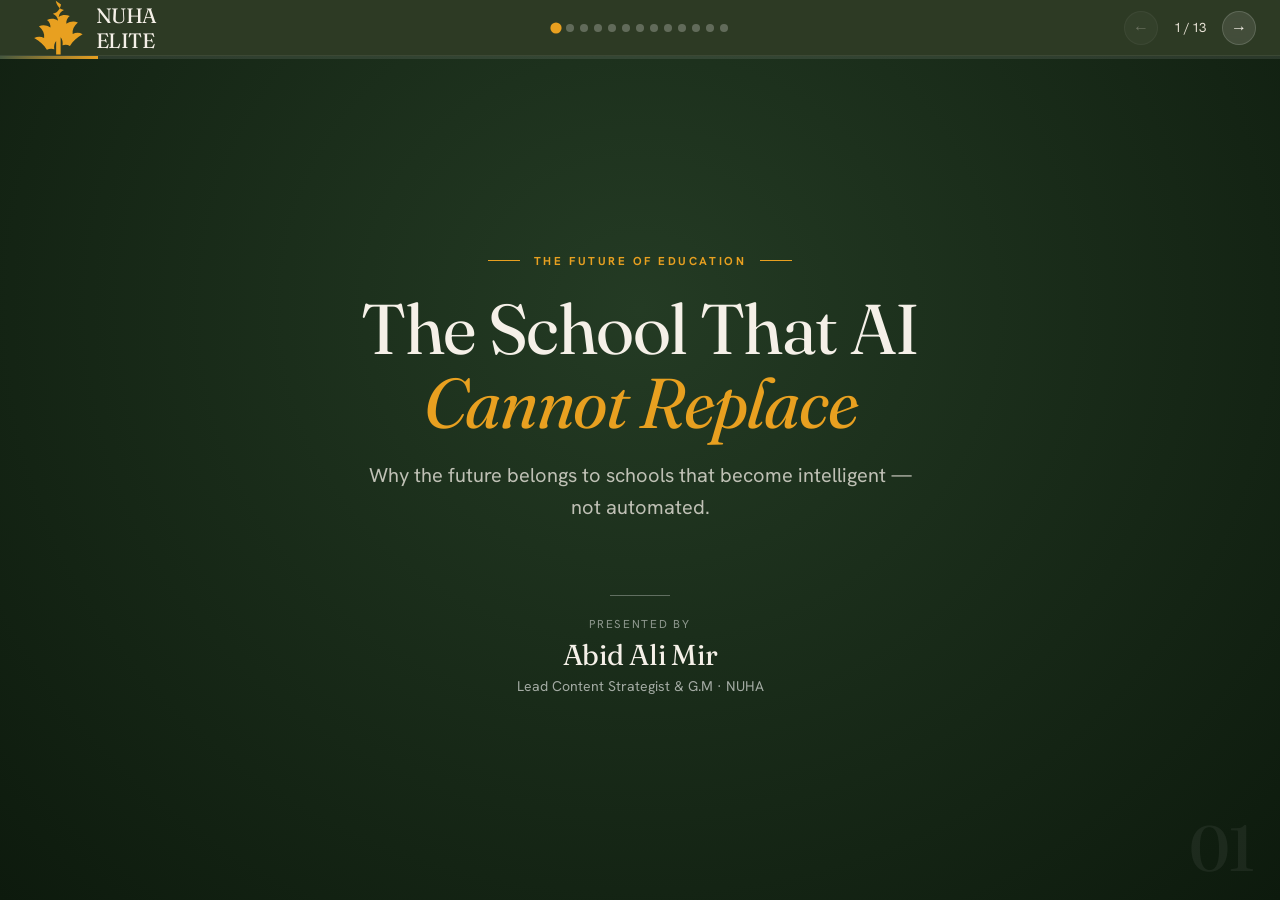
==== commit 6303d6d3: "feat: Paginate Slide 12 and 13 to support a dedicated Future-Ready School conclusion slide Co-author" ====
--- a/elite/index.html
+++ b/elite/index.html
@@ -224,7 +224,7 @@
 
     <!-- SLIDE 7: A STUDENT IS MORE THAN A REPORT CARD -->
     <section class="slide slide-wool" id="slide-7" data-slide="7">
-      <div class="slide-content" style="overflow-y:auto; max-height:100vh; padding: 25px 40px;">
+      <div class="slide-content">
         <div class="eyebrow eyebrow-dk animate-in d1">The Rich Story of Development</div>
         <h2 class="headline-lg headline-dk animate-in d2">A Student Is More Than <em>a Report Card</em></h2>
 
@@ -320,7 +320,7 @@
 
     <!-- SLIDE 9: THE PARENT EXPERIENCE MATTERS -->
     <section class="slide slide-warm" id="slide-9" data-slide="9">
-      <div class="slide-content left-content" style="overflow-y:auto; max-height:100vh; padding: 25px 40px;">
+      <div class="slide-content left-content">
         <div class="eyebrow eyebrow-dk animate-in d1">Dignified Interactions</div>
         <h2 class="headline-lg headline-dk animate-in d2">The Parent Experience <em>Matters</em></h2>
 
@@ -357,7 +357,7 @@
 
     <!-- SLIDE 10: WHAT DOES A TRULY SAFE CAMPUS LOOK LIKE? -->
     <section class="slide slide-deodar" id="slide-10" data-slide="10">
-      <div class="slide-content" style="overflow-y:auto; max-height:100vh; padding: 25px 40px;">
+      <div class="slide-content">
         <div class="eyebrow animate-in d1">Beyond Administration</div>
         <h2 class="headline-lg animate-in d2">What Does a Truly Safe Campus <em>Look Like?</em></h2>
 
@@ -398,7 +398,7 @@
 
     <!-- SLIDE 11: INTELLIGENCE MUST COME WITH RESPONSIBILITY -->
     <section class="slide slide-wool" id="slide-11" data-slide="11">
-      <div class="slide-content" style="overflow-y:auto; max-height:100vh; padding: 25px 40px;">
+      <div class="slide-content">
         <div class="eyebrow eyebrow-dk animate-in d1">Ethics and Trust</div>
         <h2 class="headline-lg headline-dk animate-in d2">Intelligence Must Come <em>With Responsibility</em></h2>
         <p class="normal-desc-dk animate-in d3">
@@ -437,9 +437,9 @@
       <div class="slide-num slide-num-dk">11</div>
     </section>
 
-    <!-- SLIDE 12: THE NEXT THREE YEARS MATTER / THE FUTURE-READY SCHOOL -->
+    <!-- SLIDE 12: THE NEXT THREE YEARS MATTER -->
     <section class="slide slide-deodar" id="slide-12" data-slide="12">
-      <div class="slide-content center-content" style="overflow-y:auto; max-height:100vh; padding: 20px 40px;">
+      <div class="slide-content center-content">
         <div class="eyebrow animate-in d1">The Road Ahead</div>
         <h2 class="headline-lg animate-in d2">The Next Three Years <em>Matter</em></h2>
 
@@ -468,27 +468,63 @@
             <span>What will we need 3 years from now?</span>
           </div>
         </div>
-
-        <div class="transformation-journey animate-in d5">
-          <p class="tj-title">The Real Transition</p>
+      </div>
+      <div class="slide-num">12</div>
+    </section>
+
+    <!-- SLIDE 13: THE FUTURE-READY SCHOOL -->
+    <section class="slide slide-wool" id="slide-13" data-slide="13">
+      <div class="slide-content center-content">
+        <div class="eyebrow eyebrow-dk animate-in d1">The Real Transition</div>
+        <h2 class="headline-lg headline-dk animate-in d2">The Future-Ready <em>School</em></h2>
+
+        <p class="vision-intro animate-in d3" style="color: var(--walnut-soft); margin-bottom: 2rem;">
+          The future-ready school will not necessarily be the school with the most technology. It will be the school that understands where technology creates genuine value.
+        </p>
+
+        <div class="future-value-grid animate-in d4">
+          <div class="fv-card">
+            <span>⚙️</span>
+            <p>Know when to <strong>automate</strong></p>
+          </div>
+          <div class="fv-card">
+            <span>📊</span>
+            <p>Know when to <strong>analyse</strong></p>
+          </div>
+          <div class="fv-card">
+            <span>🤝</span>
+            <p>Know when to <strong>intervene</strong></p>
+          </div>
+          <div class="fv-card">
+            <span>👂</span>
+            <p>Know when to <strong>listen</strong></p>
+          </div>
+          <div class="fv-card fv-highlight">
+            <span>🧠</span>
+            <p>Know when to let <strong>humans decide</strong></p>
+          </div>
+        </div>
+
+        <div class="transformation-journey animate-in d5" style="margin-top: 2.5rem;">
+          <p class="tj-title" style="color: var(--saffron-ink);">The Real Transition</p>
           <div class="tj-flow">
-            <span class="tj-step">Data</span>
-            <span class="tj-arrow">→</span>
-            <span class="tj-step">Understanding</span>
-            <span class="tj-arrow">→</span>
-            <span class="tj-step">Intelligence</span>
-            <span class="tj-arrow">→</span>
-            <span class="tj-step-highlight">Better Decisions</span>
-          </div>
-          <p class="tj-footer">
+            <span class="tj-step" style="background: rgba(58, 44, 26, .08); color: var(--walnut);">Data</span>
+            <span class="tj-arrow" style="color: var(--saffron-ink);">→</span>
+            <span class="tj-step" style="background: rgba(58, 44, 26, .08); color: var(--walnut);">Understanding</span>
+            <span class="tj-arrow" style="color: var(--saffron-ink);">→</span>
+            <span class="tj-step" style="background: rgba(58, 44, 26, .08); color: var(--walnut);">Intelligence</span>
+            <span class="tj-arrow" style="color: var(--saffron-ink);">→</span>
+            <span class="tj-step-highlight" style="background: var(--deodar); color: var(--wool);">Better Decisions</span>
+          </div>
+          <p class="tj-footer" style="color: var(--walnut-soft); max-width: 80ch;">
             "Because the purpose of technology in education should never be technology itself. It should be to help schools understand their students better, support their teachers better, engage their parents better, operate more responsibly, and make better decisions."
           </p>
-          <p class="tj-final-question">
-            The question is no longer whether a school should become digital. The question is whether it is ready to become intelligent.
+          <p class="tj-final-question" style="color: var(--deodar); border-top: 1px solid rgba(58, 44, 26, .15); padding-top: 1.5rem; margin-top: 1.5rem;">
+            The question is no longer whether a school should become digital. <span style="font-weight: 600; display: block; margin-top: 0.5rem; color: var(--walnut);">The question is whether it is ready to become intelligent.</span>
           </p>
         </div>
       </div>
-      <div class="slide-num">12</div>
+      <div class="slide-num slide-num-dk">13</div>
     </section>
 
   </main>
--- a/elite/style.css
+++ b/elite/style.css
@@ -178,13 +178,17 @@
   position: absolute;
   inset: 0;
   display: flex;
-  align-items: center;
-  justify-content: center;
+  flex-direction: column;
+  align-items: center;
+  justify-content: flex-start;
   opacity: 0;
   pointer-events: none;
   transform: translateX(60px) scale(.97);
   transition: opacity var(--transition), transform var(--transition);
-  overflow: hidden;
+  overflow-y: auto;
+  overflow-x: hidden;
+  scrollbar-width: thin;
+  scrollbar-color: rgba(255, 255, 255, 0.15) transparent;
 }
 
 .slide.active {
@@ -196,6 +200,21 @@
 .slide.prev {
   transform: translateX(-60px) scale(.97);
   opacity: 0;
+}
+
+/* Premium Scrollbars styling */
+.slide::-webkit-scrollbar {
+  width: 8px;
+}
+.slide::-webkit-scrollbar-track {
+  background: transparent;
+}
+.slide::-webkit-scrollbar-thumb {
+  background: rgba(255, 255, 255, 0.15);
+  border-radius: 4px;
+}
+.slide::-webkit-scrollbar-thumb:hover {
+  background: rgba(255, 255, 255, 0.3);
 }
 
 /* Slide backgrounds & overlays */
@@ -209,6 +228,13 @@
 .slide-wool {
   background: var(--wool);
   color: var(--walnut);
+  scrollbar-color: rgba(58, 44, 26, 0.15) transparent;
+}
+.slide-wool::-webkit-scrollbar-thumb {
+  background: rgba(58, 44, 26, 0.15);
+}
+.slide-wool::-webkit-scrollbar-thumb:hover {
+  background: rgba(58, 44, 26, 0.3);
 }
 
 .slide-deodar {
@@ -218,6 +244,13 @@
 .slide-warm {
   background: linear-gradient(135deg, #f7f2e8 0%, #ede8d8 100%);
   color: var(--walnut);
+  scrollbar-color: rgba(58, 44, 26, 0.15) transparent;
+}
+.slide-warm::-webkit-scrollbar-thumb {
+  background: rgba(58, 44, 26, 0.15);
+}
+.slide-warm::-webkit-scrollbar-thumb:hover {
+  background: rgba(58, 44, 26, 0.3);
 }
 
 /* Slide content */
@@ -226,7 +259,9 @@
   z-index: 2;
   width: 100%;
   max-width: 1200px;
-  padding: 40px 60px;
+  padding: 60px 60px;
+  margin: auto 0;
+  flex-shrink: 0;
 }
 
 .center-content {
@@ -1143,13 +1178,65 @@
   line-height: 1.5;
 }
 
-/* ======================== SLIDE 12 ======================== */
+/* ======================== SLIDE 12 / 13 ======================== */
 .vision-intro {
   font-size: 1.05rem;
   line-height: 1.6;
   max-width: 80ch;
   margin: 1rem auto 1.5rem;
   color: rgba(245, 240, 232, .8);
+}
+
+.future-value-grid {
+  display: flex;
+  gap: 16px;
+  max-width: 960px;
+  margin: 1.5rem auto;
+  justify-content: center;
+}
+
+.fv-card {
+  flex: 1;
+  background: rgba(58, 44, 26, .03);
+  border: 1px solid rgba(58, 44, 26, .08);
+  border-radius: 16px;
+  padding: 16px;
+  text-align: center;
+  transition: all 0.3s ease;
+}
+
+.fv-card:hover {
+  transform: translateY(-4px);
+  background: rgba(70, 88, 63, .05);
+}
+
+.fv-card span {
+  font-size: 1.8rem;
+  display: block;
+  margin-bottom: 8px;
+}
+
+.fv-card p {
+  font-size: 0.85rem;
+  color: var(--walnut-soft);
+  line-height: 1.4;
+}
+
+.fv-card p strong {
+  color: var(--walnut);
+}
+
+.fv-card.fv-highlight {
+  background: var(--deodar);
+  border-color: var(--deodar);
+}
+
+.fv-card.fv-highlight p {
+  color: var(--wool-deep);
+}
+
+.fv-card.fv-highlight p strong {
+  color: var(--wool);
 }
 
 .questions-flow {
@@ -1336,6 +1423,11 @@
     grid-template-columns: 1fr;
   }
 
+  .future-value-grid {
+    flex-direction: column;
+    gap: 12px;
+  }
+
   .qfv-versus {
     flex-direction: column;
     gap: 10px;
